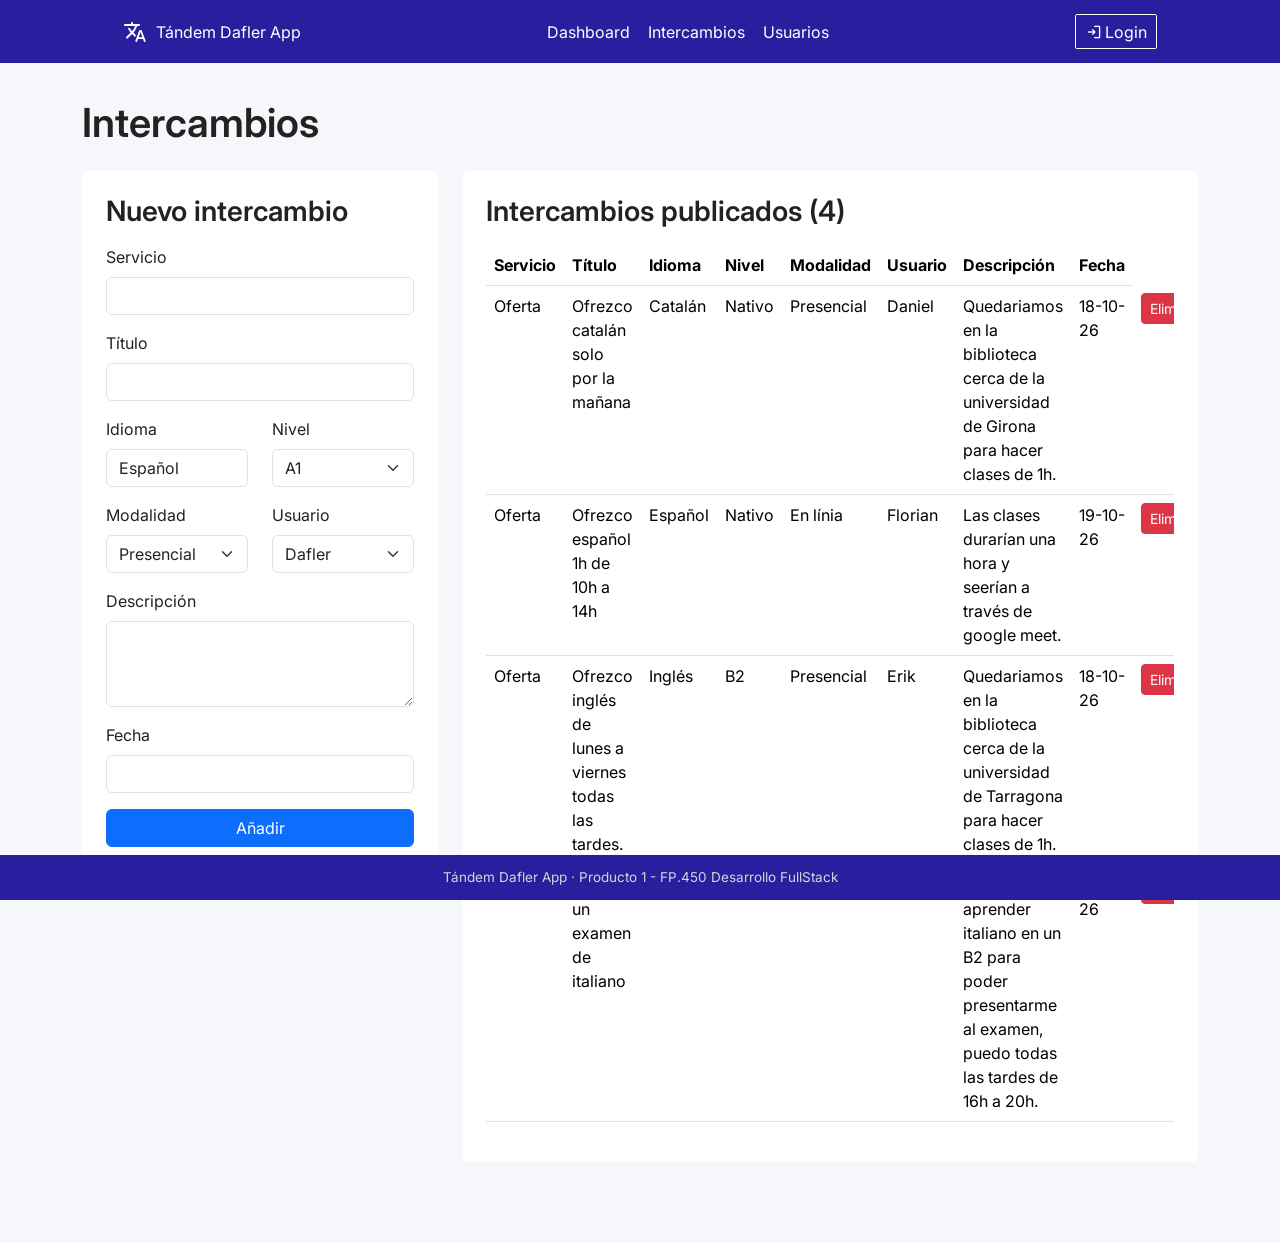
==== exchanges.html @ 45b936b5 "first commit" ====
<!doctype html>

<html lang="es">
  <head>
    <meta charset="UTF-8" />
    <meta name="viewport" content="width=device-width, initial-scale=1.0" />
    <title>Dafler - Exchanges</title>

    <!-- Bootstrap -->
    <link rel="stylesheet" href="https://cdn.jsdelivr.net/npm/bootstrap@5.3.8/dist/css/bootstrap.min.css"/>

    <!-- Estilos de css -->
    <link rel="stylesheet" href="css/header.css" />
    <link rel="stylesheet" href="css/styles.css" />
    <link rel="stylesheet" href="css/footer.css" />

    <!-- Estilos externos -->
    <link rel="stylesheet" href="https://fonts.googleapis.com/css2?family=Material+Symbols+Rounded:opsz,wght,FILL,GRAD@20..48,100..700,0..1,-50..200"/>
    <link rel="stylesheet" href="https://fonts.googleapis.com/css2?family=Inter:wght@400;600&display=swap"/>
  </head>
  <body>
    <header>
        <div class="logo-box"> 
            <a href="index.html">
                <span id="logo-img" class="material-symbols-rounded">translate</span>
                <div id="logo-text">Tándem Dafler App</div>
            </a>
        </div>

        <div class="nav-box">
            <ul><li><a href="index.html">Dashboard</a></li></ul>
            <ul><li><a href="exchanges.html">Intercambios</a></li></ul>
            <ul><li><a href="users.html">Usuarios</a></li></ul>
        </div>

        <div class="login-btn-box">
            <a href="login.html"><button>
                <span id="logo-img" class="material-symbols-rounded">login</span>
                <p>Login</p>
            </button></a>
        </div>
    </header>

    <main>
      <div class="container h-75 overflow-auto">
        <div class="mb-4">
          <h1>Intercambios</h1>
        </div>

        <div class="row g-4">
          <div class="col-lg-4">
            <div class="bg-white rounded p-4">
              <h3 class="mb-3">Nuevo intercambio</h3>

              <!-- Formulario para añadir intercambio -->
              <form id="form-add-exchange" novalidate>
                <div class="mb-3">
                  <label for="service" class="form-label">Servicio</label>
                  <input
                    type="text"
                    class="form-control"
                    id="service"
                    required
                  />
                </div>
                
                <div class="mb-3">
                  <label for="title" class="form-label">Título</label>
                  <input
                    type="text"
                    class="form-control"
                    id="title"
                    required
                  />
                </div>


                <div class="row mb-3">
                  <div class="col-md-6">
                    <label for="language" class="form-label">Idioma</label>
                      <select
                        type="text"
                        class="form-control"
                        id="language"
                        required
                    ></select>
                  </div>

                  <div class="col-md-6">
                    <label for="level" class="form-label">Nivel</label>
                  <select
                    class="form-select"
                    id="level"
                    required
                     ></select>
                  </div>
                </div>

                <div class="row mb-3">
                  <div class="col-md-6" id="native-lang">
                     <label for="modality" class="form-label">Modalidad</label>
                  <select
                    class="form-select"
                    id="modality"
                    required
                    ></select>
                  </div>
                  <div class="col-md-6" id="city">
                    <label for="user" class="form-label">Usuario</label>
                  <select
                    class="form-select"
                    id="user"
                    required
                    ></select>
                  </div>
                </div>

                <div class="mb-3">
                  <label for="description" class="form-label">Descripción</label>
                  <textarea
                    class="form-control"
                    id="description"
                    rows="3"
                    required>
                  </textarea>
               </div>

               <div class="mb-3">
                  <label for="date" class="form-label">Fecha</label>
                  <input
                    type="text"
                    class="form-control"
                    id="date"
                    required
                  />
                </div>

                <button type="submit" class="btn btn-primary w-100">Añadir</button>
              </form>

            </div>
          </div>

          <div class="col-lg-8">
            <div class="bg-white rounded p-4">
              <h3 class="mb-3">
                Intercambios publicados (<span id="count">0</span>)
              </h3>

              <div class="table-responsive">

                <!-- Tabla de usuarios -->
                <table class="table table-hover">
                  <thead>
                    <tr>
                      <th>Servicio</th>
                      <th>Título</th>
                      <th>Idioma</th>
                      <th>Nivel</th>
                      <th>Modalidad</th>
                      <th>Usuario</th>
                      <th>Descripción</th>
                      <th>Fecha</th>
                    </tr>
                  </thead>
                  <tbody id="exchange-table"></tbody> 
                </table>

              </div>
            </div>
          </div>

          
        </div>
      </div>
    </main>

    <footer>
      <p>Tándem Dafler App · Producto 1 - FP.450 Desarrollo FullStack</p>
    </footer>
    <script type="module" src="js/exchanges.js"></script>
  </body>
</html>
---- css/header.css ----
header{
    position: fixed;

    width: 100%;
    height: 7vh;

    background-color: var(--element-background-color);

    display: flex;
    align-items: center;
    justify-content: space-around;
}

/* Parte del logo del header (izquierda) */
.logo-box a{
    display: flex;
    align-items: center;
    justify-content: center;

    gap: 1vh;

    color: white;
    text-decoration: none;
}

/* Parte de los enlaces del header (centro) */
.nav-box{
    display: flex;
    gap: 2vh;
}

.nav-box ul li{
    list-style: none;
}

.nav-box ul li a{
    text-decoration: none;
    color: white;

    border-bottom: 0;

    transition: 0.2s;
}

.nav-box ul li a:hover{
    transition: 0.2;
    border-bottom: 3px solid white;
}

/* Parte del botón de login del header (derecha) */
.login-btn-box a{
    text-decoration: none;
}

.login-btn-box a button{
    cursor: pointer;

    display: flex;
    align-items: center;

    gap: 0.2vh;

    background-color: transparent;

    border: 1px solid white;
    border-radius: 0.2vh;

    padding: 0.5vh 1vh;

    color: white;

    transition: 0.2s ease;
}

.login-btn-box a button span{
    font-size: 2vh;
}

/* Animación del botón de login del header */
.login-btn-box a button:hover{
    transition: 0.2s ease;
    background-color: white;
    color: black;
}
---- css/styles.css ----
:root {
  --background-color: #f6f7fb;
  --text-color: #222;
  --subtext-color: rgb(214, 213, 213);
  --subtitle-color: rgb(130, 129, 129);
  --element-background-color: rgb(41, 31, 158); 

  --offer-color: rgb(19, 205, 19);
  --petition-color: coral;
}

* {
  padding: 0;
  margin: 0;

  font-family: 'Inter', system-ui, sans-serif;
}

h1, h2, h3, h4, h5, p, ul {
  margin: 0;
  padding: 0;
}

/* Estilos de titulos */
h1, h2, h3, h4, h5 {
  font-weight: 600;
}

body {
  background-color: var(--background-color);
  color: var(--text-color);

  min-height: 100vh;
}

/* Contenido principal */
main {
  padding: 11vh 0 9vh;
}

.main-content{
  display: flex;
  flex-direction: column;

  gap: 3vh;
}

.main-content-header{
  display: flex;
  flex-direction: column;

  gap: 1vh;
}

.main-content-header h2{
  color: var(--subtitle-color);
}

.main-content-index{
  display: flex;
  align-items: center;
  justify-content: start;

  gap: 2vh;
}

.main-content-index-text{
  display: flex;
  align-items: center;

  gap: 0.5vh;
}

.dot{
  width: 2vh;
  height: 2vh;

  border-radius: 50%;
}

.dot.offer{
  background-color: var(--offer-color);
}

.dot.petition{
  background-color: var(--petition-color);
}

.main-content-slider{
  display: flex;
  flex-direction: column;
  justify-content: start;

  gap: 1vh;

  width: 100%;
}

.card{
  height: 100%;
  min-height: 12rem;
  border: 0;

  display: flex;
  flex-direction: column;
  justify-content: space-between;

  padding: 2vh;

  border-radius: 1vh;
}

.card.offer{
  background-color: var(--offer-color);
}

.card.petition{
  background-color: var(--petition-color);
}

.card .card-header{
  padding: 0;
  background: none;
  border: 0;
}

.card-header h3{
  font-size: 1.2rem;
  overflow: hidden;
  white-space: nowrap;
  text-overflow: ellipsis;
  max-width: 90%;
}

.card-description{
  overflow: hidden;
  display: -webkit-box;
  -webkit-line-clamp: 4;
  -webkit-box-orient: vertical;
}
---- css/footer.css ----
footer{
    position: fixed;
    bottom: 0;

    width: 100%;
    height: 5vh;

    background-color: var(--element-background-color);

    display: flex;
    align-items: center;
    justify-content: center;
}

footer p{
    color: var(--subtext-color);
    font-size: 1.5vh;
}
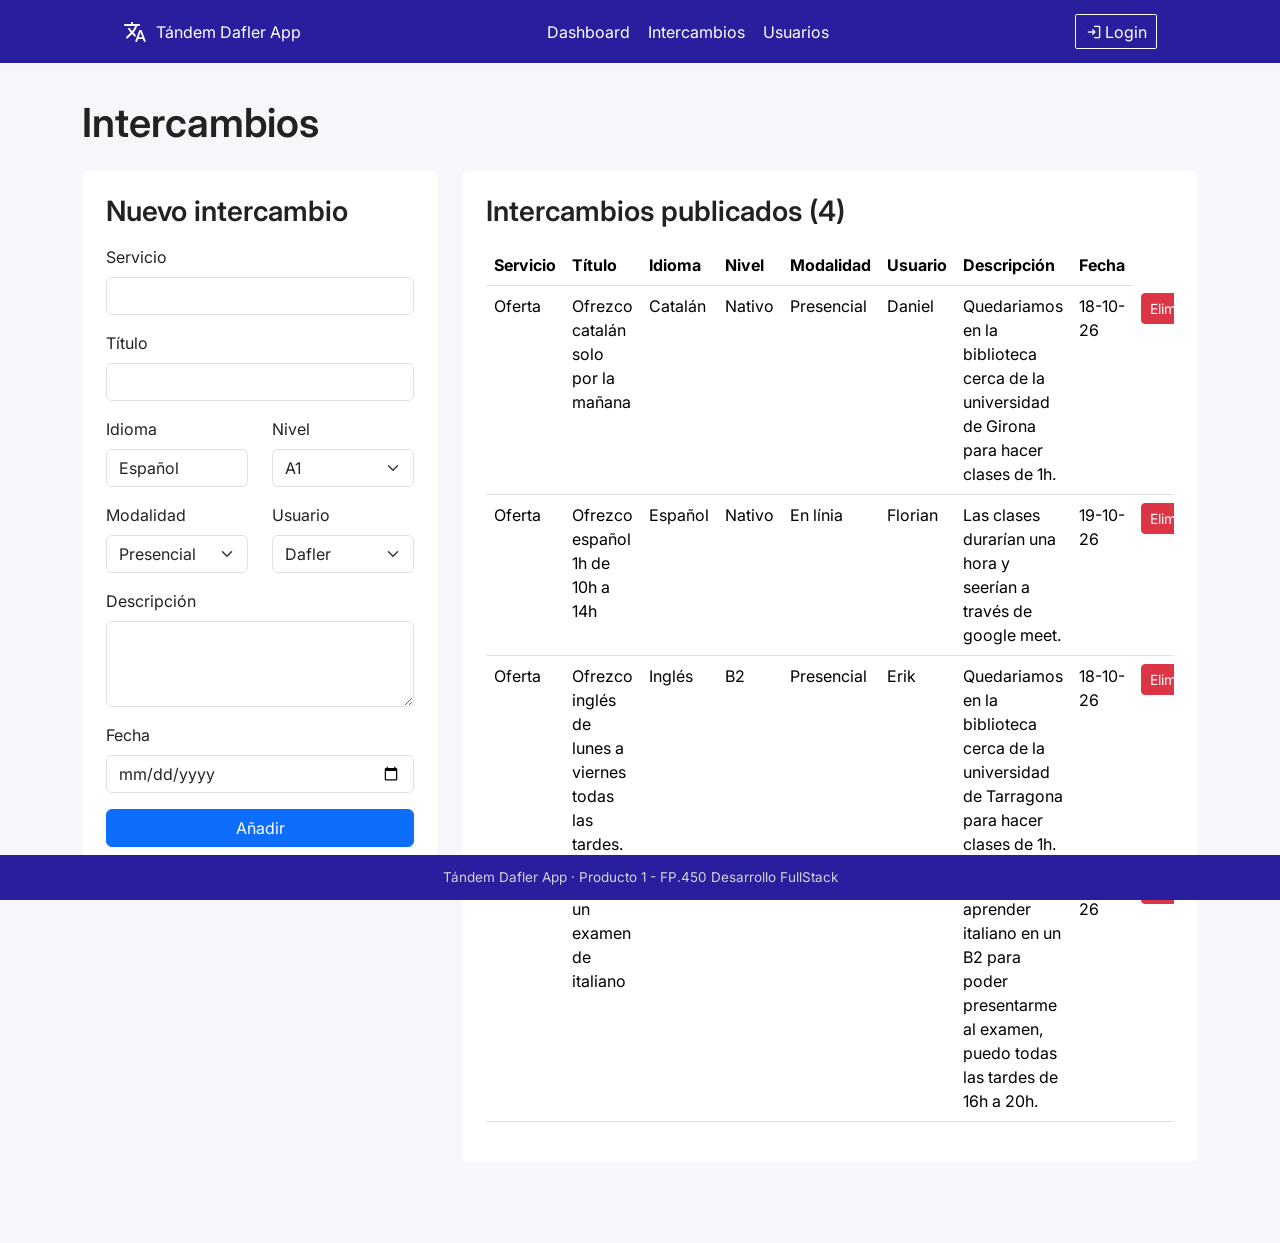
==== commit d75fa3ec: "Validaciones y formato de la fecha" ====
--- a/exchanges.html
+++ b/exchanges.html
@@ -8,6 +8,7 @@
 
     <!-- Bootstrap -->
     <link rel="stylesheet" href="https://cdn.jsdelivr.net/npm/bootstrap@5.3.8/dist/css/bootstrap.min.css"/>
+    <link rel="stylesheet" href="https://cdn.jsdelivr.net/npm/bootstrap-icons@1.11.3/font/bootstrap-icons.min.css"/>
 
     <!-- Estilos de css -->
     <link rel="stylesheet" href="css/header.css" />
@@ -38,6 +39,10 @@
                 <span id="logo-img" class="material-symbols-rounded">login</span>
                 <p>Login</p>
             </button></a>
+            <div id="user-name" class="d-none align-items-center gap-2 text-white">
+                <i class="bi bi-person-circle fs-5"></i>
+                <p id="user-name-text" class="mb-0"></p>
+            </div>
         </div>
     </header>
 
@@ -73,7 +78,6 @@
                     required
                   />
                 </div>
-
 
                 <div class="row mb-3">
                   <div class="col-md-6">
@@ -128,7 +132,7 @@
                <div class="mb-3">
                   <label for="date" class="form-label">Fecha</label>
                   <input
-                    type="text"
+                    type="date"
                     class="form-control"
                     id="date"
                     required
@@ -137,7 +141,7 @@
 
                 <button type="submit" class="btn btn-primary w-100">Añadir</button>
               </form>
-
+              <div id="mensaje" role="alert" hidden></div>
             </div>
           </div>
 
--- a/css/header.css
+++ b/css/header.css
@@ -81,4 +81,8 @@
     transition: 0.2s ease;
     background-color: white;
     color: black;
+}
+
+#user-name {
+    cursor: pointer;
 }
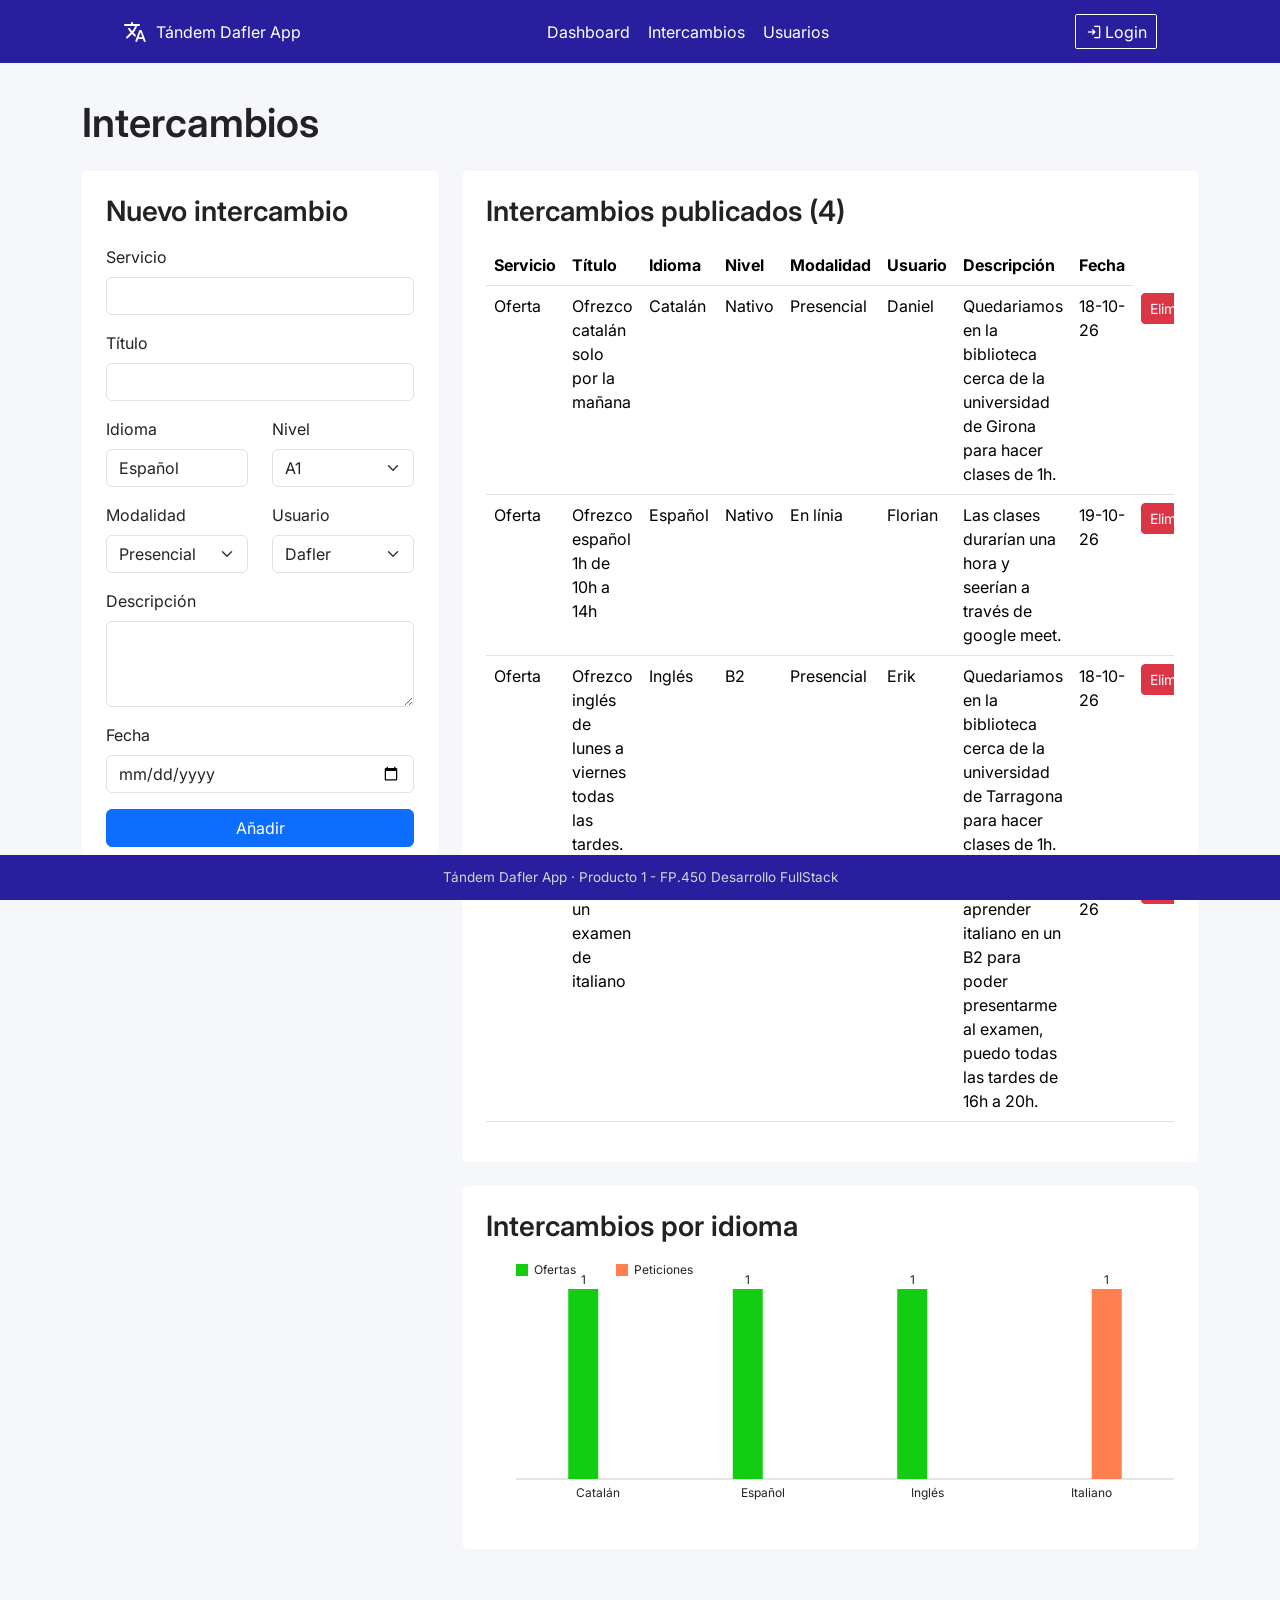
==== commit 8131c17a: "Gráfico canvas hecho" ====
--- a/exchanges.html
+++ b/exchanges.html
@@ -172,9 +172,13 @@
 
               </div>
             </div>
+
+            <div class="bg-white rounded p-4 mt-4">
+              <h3 class="mb-3">Intercambios por idioma</h3>
+              <canvas id="graphic" class="w-100" role="img" aria-label="Gráfico de ofertas y peticiones por idioma"></canvas>
+            </div>
+
           </div>
-
-          
         </div>
       </div>
     </main>
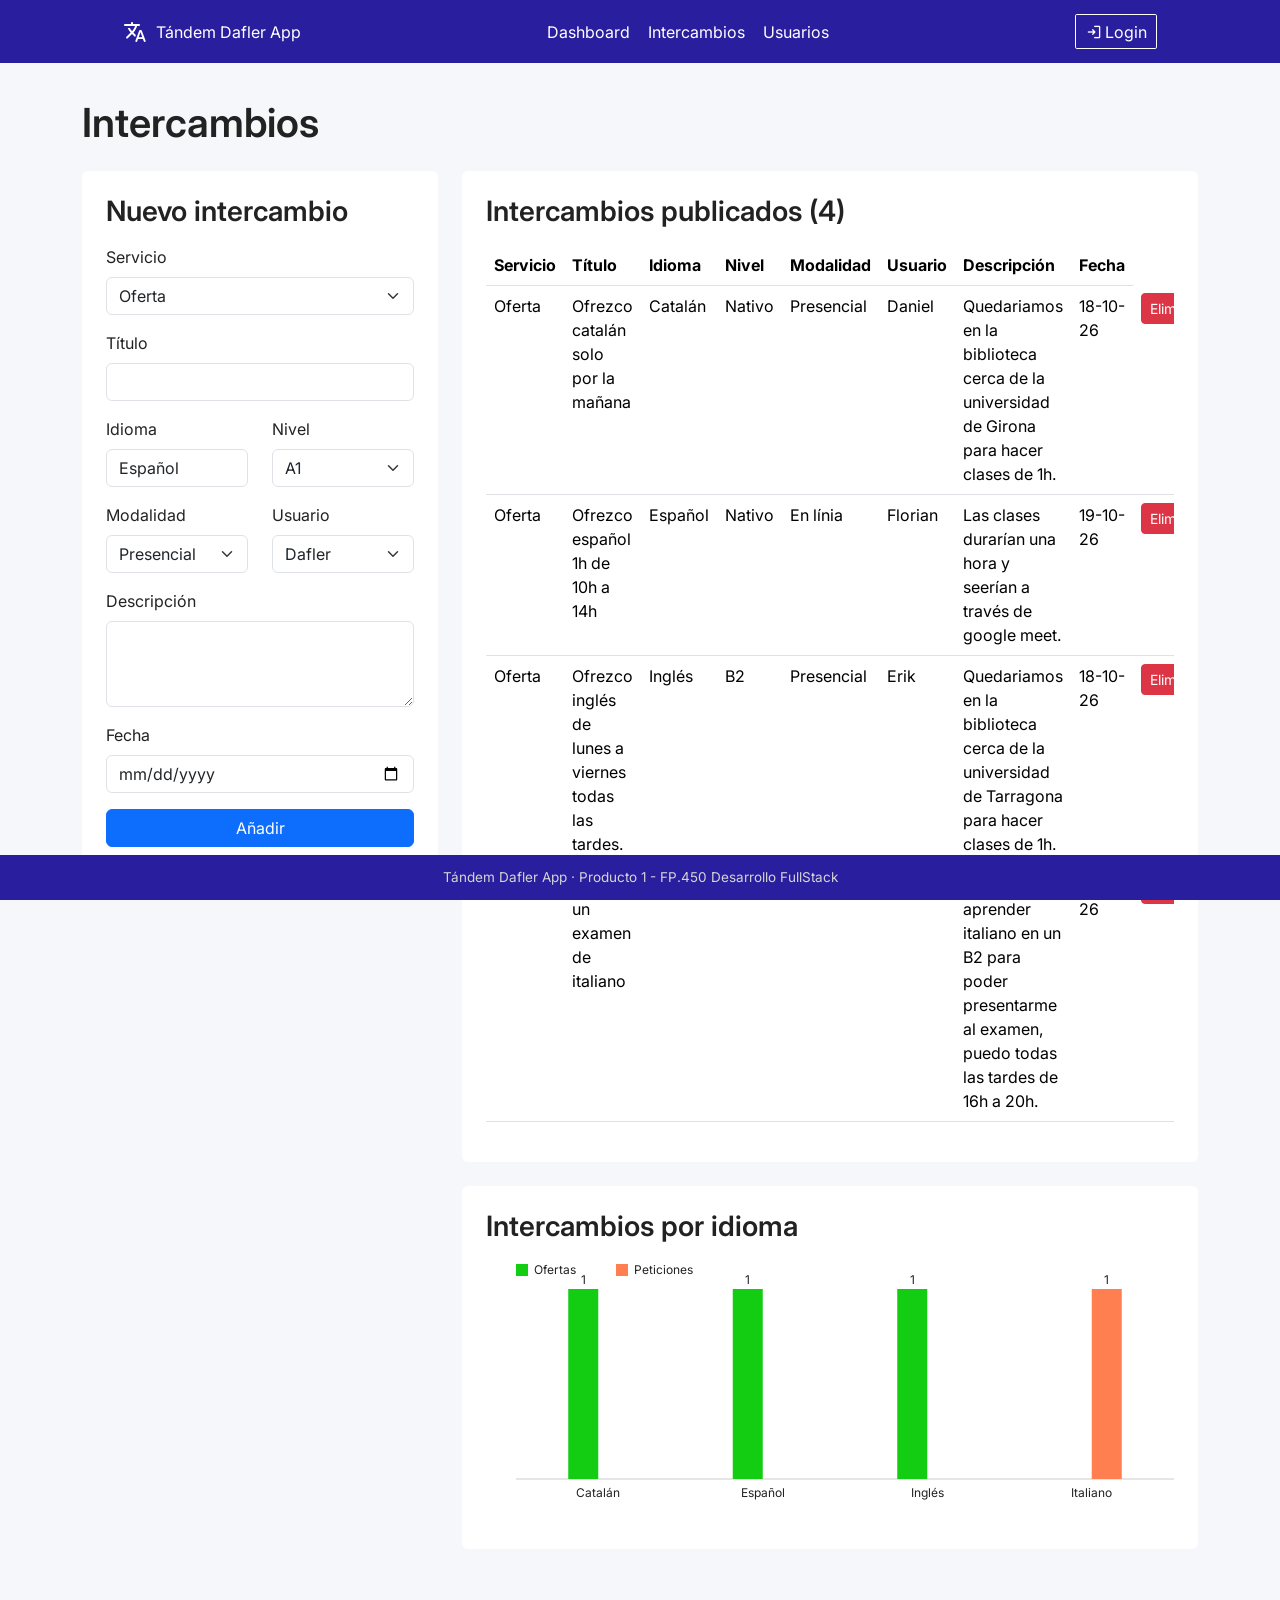
==== commit 147e6435: "modificamos el input de service en intercambios en un desplegable" ====
--- a/exchanges.html
+++ b/exchanges.html
@@ -61,12 +61,10 @@
               <form id="form-add-exchange" novalidate>
                 <div class="mb-3">
                   <label for="service" class="form-label">Servicio</label>
-                  <input
-                    type="text"
-                    class="form-control"
-                    id="service"
-                    required
-                  />
+                  <select class="form-select" id="service" required>
+                    <option value="Oferta">Oferta</option>
+                    <option value="Petición">Petición</option>
+                  </select>
                 </div>
                 
                 <div class="mb-3">
